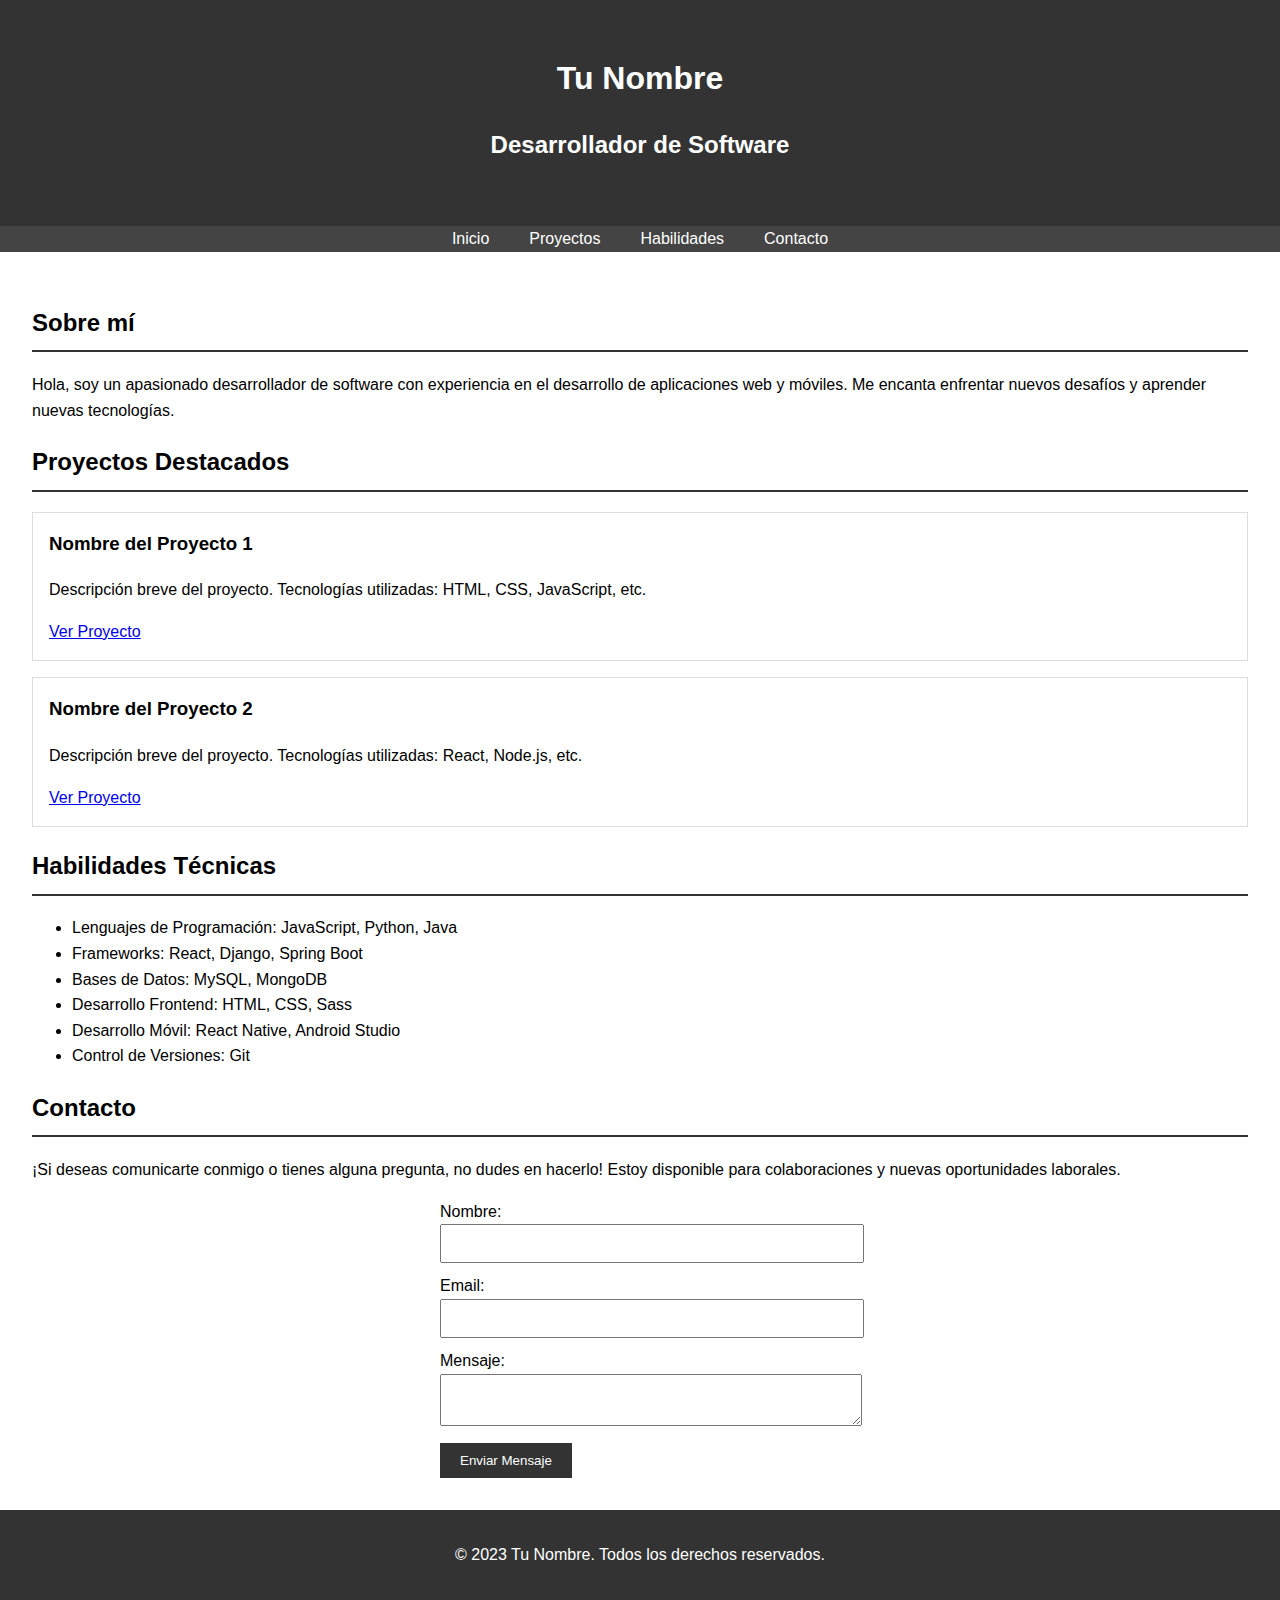
==== index.html @ e24e61d2 "Initial commit" ====
<!DOCTYPE html>
<html lang="es">
<head>
    <meta charset="UTF-8">
    <meta name="viewport" content="width=device-width, initial-scale=1.0">
    <title>Tu Nombre - Desarrollador de Software</title>
    <link rel="stylesheet" href="styles.css"> <!-- Estilos CSS personalizados -->
</head>
<body>
    <header>
        <h1>Tu Nombre</h1>
        <h2>Desarrollador de Software</h2>
    </header>
    
    <nav>
        <!-- Barra de navegación, enlaces a diferentes secciones de la página -->
        <ul>
            <li><a href="#inicio">Inicio</a></li>
            <li><a href="#proyectos">Proyectos</a></li>
            <li><a href="#habilidades">Habilidades</a></li>
            <li><a href="#contacto">Contacto</a></li>
        </ul>
    </nav>

    <main>
        <section id="inicio">
            <!-- Descripción sobre ti -->
            <h2>Sobre mí</h2>
            <p>Hola, soy un apasionado desarrollador de software con experiencia en el desarrollo de aplicaciones web y móviles. Me encanta enfrentar nuevos desafíos y aprender nuevas tecnologías.</p>
        </section>

        <section id="proyectos">
            <!-- Proyectos destacados -->
            <h2>Proyectos Destacados</h2>
            <div class="proyecto">
                <h3>Nombre del Proyecto 1</h3>
                <p>Descripción breve del proyecto. Tecnologías utilizadas: HTML, CSS, JavaScript, etc.</p>
                <a href="enlace-del-proyecto" target="_blank">Ver Proyecto</a>
            </div>
            <div class="proyecto">
                <h3>Nombre del Proyecto 2</h3>
                <p>Descripción breve del proyecto. Tecnologías utilizadas: React, Node.js, etc.</p>
                <a href="enlace-del-proyecto" target="_blank">Ver Proyecto</a>
            </div>
            <!-- Agrega más proyectos aquí -->
        </section>

        <section id="habilidades">
            <!-- Lista de habilidades -->
            <h2>Habilidades Técnicas</h2>
            <ul>
                <li>Lenguajes de Programación: JavaScript, Python, Java</li>
                <li>Frameworks: React, Django, Spring Boot</li>
                <li>Bases de Datos: MySQL, MongoDB</li>
                <li>Desarrollo Frontend: HTML, CSS, Sass</li>
                <li>Desarrollo Móvil: React Native, Android Studio</li>
                <li>Control de Versiones: Git</li>
            </ul>
        </section>

        <section id="contacto">
            <!-- Formulario de contacto -->
            <h2>Contacto</h2>
            <p>¡Si deseas comunicarte conmigo o tienes alguna pregunta, no dudes en hacerlo! Estoy disponible para colaboraciones y nuevas oportunidades laborales.</p>
            <form action="enviar-email.php" method="POST">
                <label for="nombre">Nombre:</label>
                <input type="text" id="nombre" name="nombre" required>

                <label for="email">Email:</label>
                <input type="email" id="email" name="email" required>

                <label for="mensaje">Mensaje:</label>
                <textarea id="mensaje" name="mensaje" required></textarea>

                <button type="submit">Enviar Mensaje</button>
            </form>
        </section>
    </main>

    <footer>
        <!-- Información de pie de página -->
        <p>&copy; 2023 Tu Nombre. Todos los derechos reservados.</p>
    </footer>
</body>
</html>
---- styles.css ----
/* Estilos generales */
body {
    font-family: Arial, sans-serif;
    line-height: 1.6;
    margin: 0;
    padding: 0;
}

header {
    text-align: center;
    background-color: #333;
    color: #fff;
    padding: 2rem 0;
}

nav {
    background-color: #444;
}

nav ul {
    list-style: none;
    margin: 0;
    padding: 0;
    display: flex;
    justify-content: center;
}

nav ul li {
    margin: 0 10px;
}

nav ul li a {
    text-decoration: none;
    color: #fff;
    padding: 10px;
}

nav ul li a:hover {
    background-color: #555;
}

main {
    padding: 2rem;
}

h2 {
    border-bottom: 2px solid #333;
    padding-bottom: 0.5rem;
}

.proyecto {
    border: 1px solid #ddd;
    padding: 1rem;
    margin-bottom: 1rem;
}

.proyecto h3 {
    margin-top: 0;
}

form {
    max-width: 400px;
    margin: 0 auto;
}

input,
textarea {
    width: 100%;
    padding: 10px;
    margin-bottom: 10px;
}

button {
    background-color: #333;
    color: #fff;
    padding: 10px 20px;
    border: none;
    cursor: pointer;
}

button:hover {
    background-color: #555;
}

footer {
    text-align: center;
    background-color: #333;
    color: #fff;
    padding: 1rem 0;
}

/* Estilos Responsive */
@media screen and (max-width: 768px) {
    nav ul {
        flex-direction: column;
    }

    nav ul li {
        margin: 10px 0;
    }

    header h1 {
        font-size: 24px;
    }

    .proyecto {
        padding: 0.5rem;
    }

    form {
        max-width: 100%;
    }
}
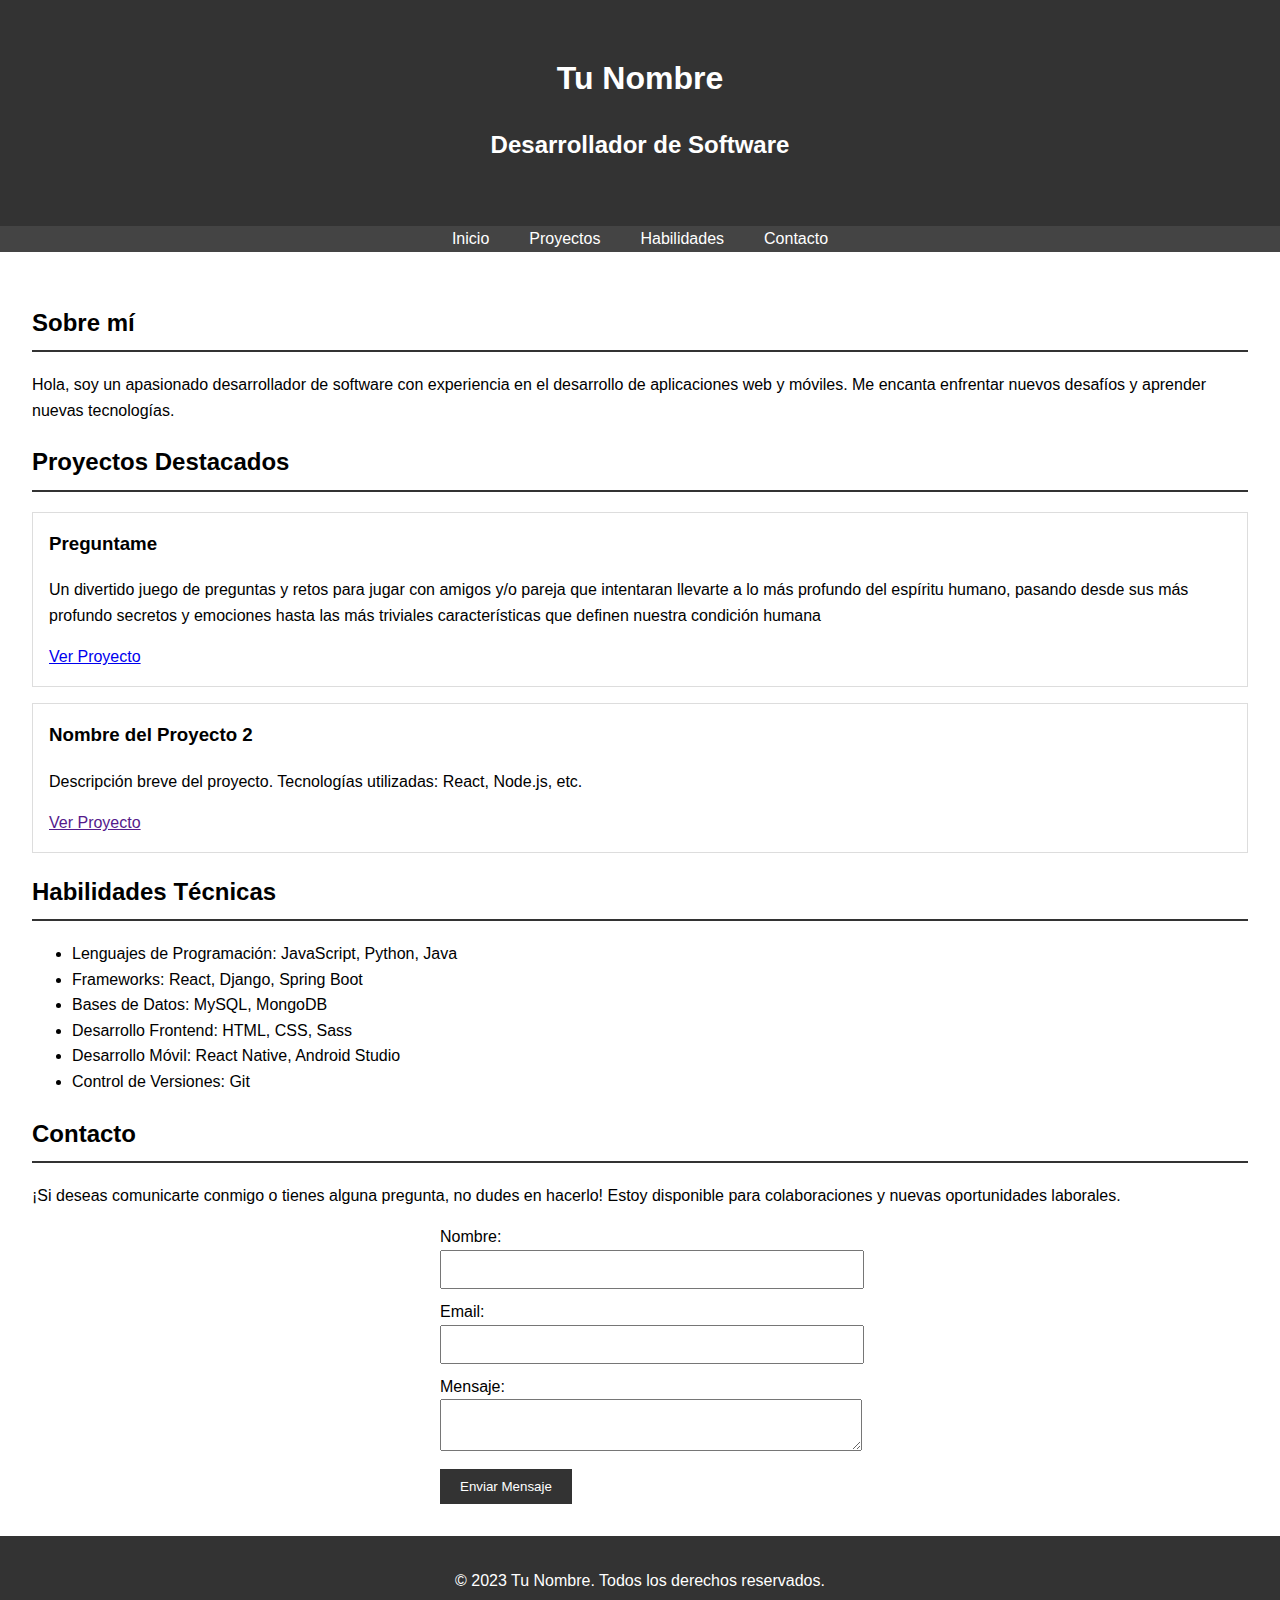
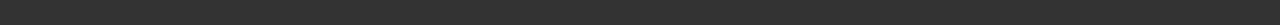
==== commit 206ebb41: "Agrego prueba de concepto de preguntame" ====
--- a/index.html
+++ b/index.html
@@ -1,17 +1,19 @@
 <!DOCTYPE html>
 <html lang="es">
+
 <head>
     <meta charset="UTF-8">
     <meta name="viewport" content="width=device-width, initial-scale=1.0">
     <title>Tu Nombre - Desarrollador de Software</title>
     <link rel="stylesheet" href="styles.css"> <!-- Estilos CSS personalizados -->
 </head>
+
 <body>
     <header>
         <h1>Tu Nombre</h1>
         <h2>Desarrollador de Software</h2>
     </header>
-    
+
     <nav>
         <!-- Barra de navegación, enlaces a diferentes secciones de la página -->
         <ul>
@@ -26,21 +28,22 @@
         <section id="inicio">
             <!-- Descripción sobre ti -->
             <h2>Sobre mí</h2>
-            <p>Hola, soy un apasionado desarrollador de software con experiencia en el desarrollo de aplicaciones web y móviles. Me encanta enfrentar nuevos desafíos y aprender nuevas tecnologías.</p>
+            <p>Hola, soy un apasionado desarrollador de software con experiencia en el desarrollo de aplicaciones web y
+                móviles. Me encanta enfrentar nuevos desafíos y aprender nuevas tecnologías.</p>
         </section>
 
         <section id="proyectos">
             <!-- Proyectos destacados -->
             <h2>Proyectos Destacados</h2>
             <div class="proyecto">
-                <h3>Nombre del Proyecto 1</h3>
-                <p>Descripción breve del proyecto. Tecnologías utilizadas: HTML, CSS, JavaScript, etc.</p>
-                <a href="enlace-del-proyecto" target="_blank">Ver Proyecto</a>
+                <h3>Preguntame</h3>
+                <p>Un divertido juego de preguntas y retos para jugar con amigos y/o pareja que intentaran llevarte a lo más profundo del espíritu humano, pasando desde sus más profundo secretos y emociones hasta las más triviales características que definen nuestra condición humana</p>
+                <a href="demos/preguntame/index.html">Ver Proyecto</a>
             </div>
             <div class="proyecto">
                 <h3>Nombre del Proyecto 2</h3>
                 <p>Descripción breve del proyecto. Tecnologías utilizadas: React, Node.js, etc.</p>
-                <a href="enlace-del-proyecto" target="_blank">Ver Proyecto</a>
+                <a href="" target="_blank">Ver Proyecto</a>
             </div>
             <!-- Agrega más proyectos aquí -->
         </section>
@@ -61,7 +64,8 @@
         <section id="contacto">
             <!-- Formulario de contacto -->
             <h2>Contacto</h2>
-            <p>¡Si deseas comunicarte conmigo o tienes alguna pregunta, no dudes en hacerlo! Estoy disponible para colaboraciones y nuevas oportunidades laborales.</p>
+            <p>¡Si deseas comunicarte conmigo o tienes alguna pregunta, no dudes en hacerlo! Estoy disponible para
+                colaboraciones y nuevas oportunidades laborales.</p>
             <form action="enviar-email.php" method="POST">
                 <label for="nombre">Nombre:</label>
                 <input type="text" id="nombre" name="nombre" required>
@@ -82,4 +86,5 @@
         <p>&copy; 2023 Tu Nombre. Todos los derechos reservados.</p>
     </footer>
 </body>
-</html>
+
+</html>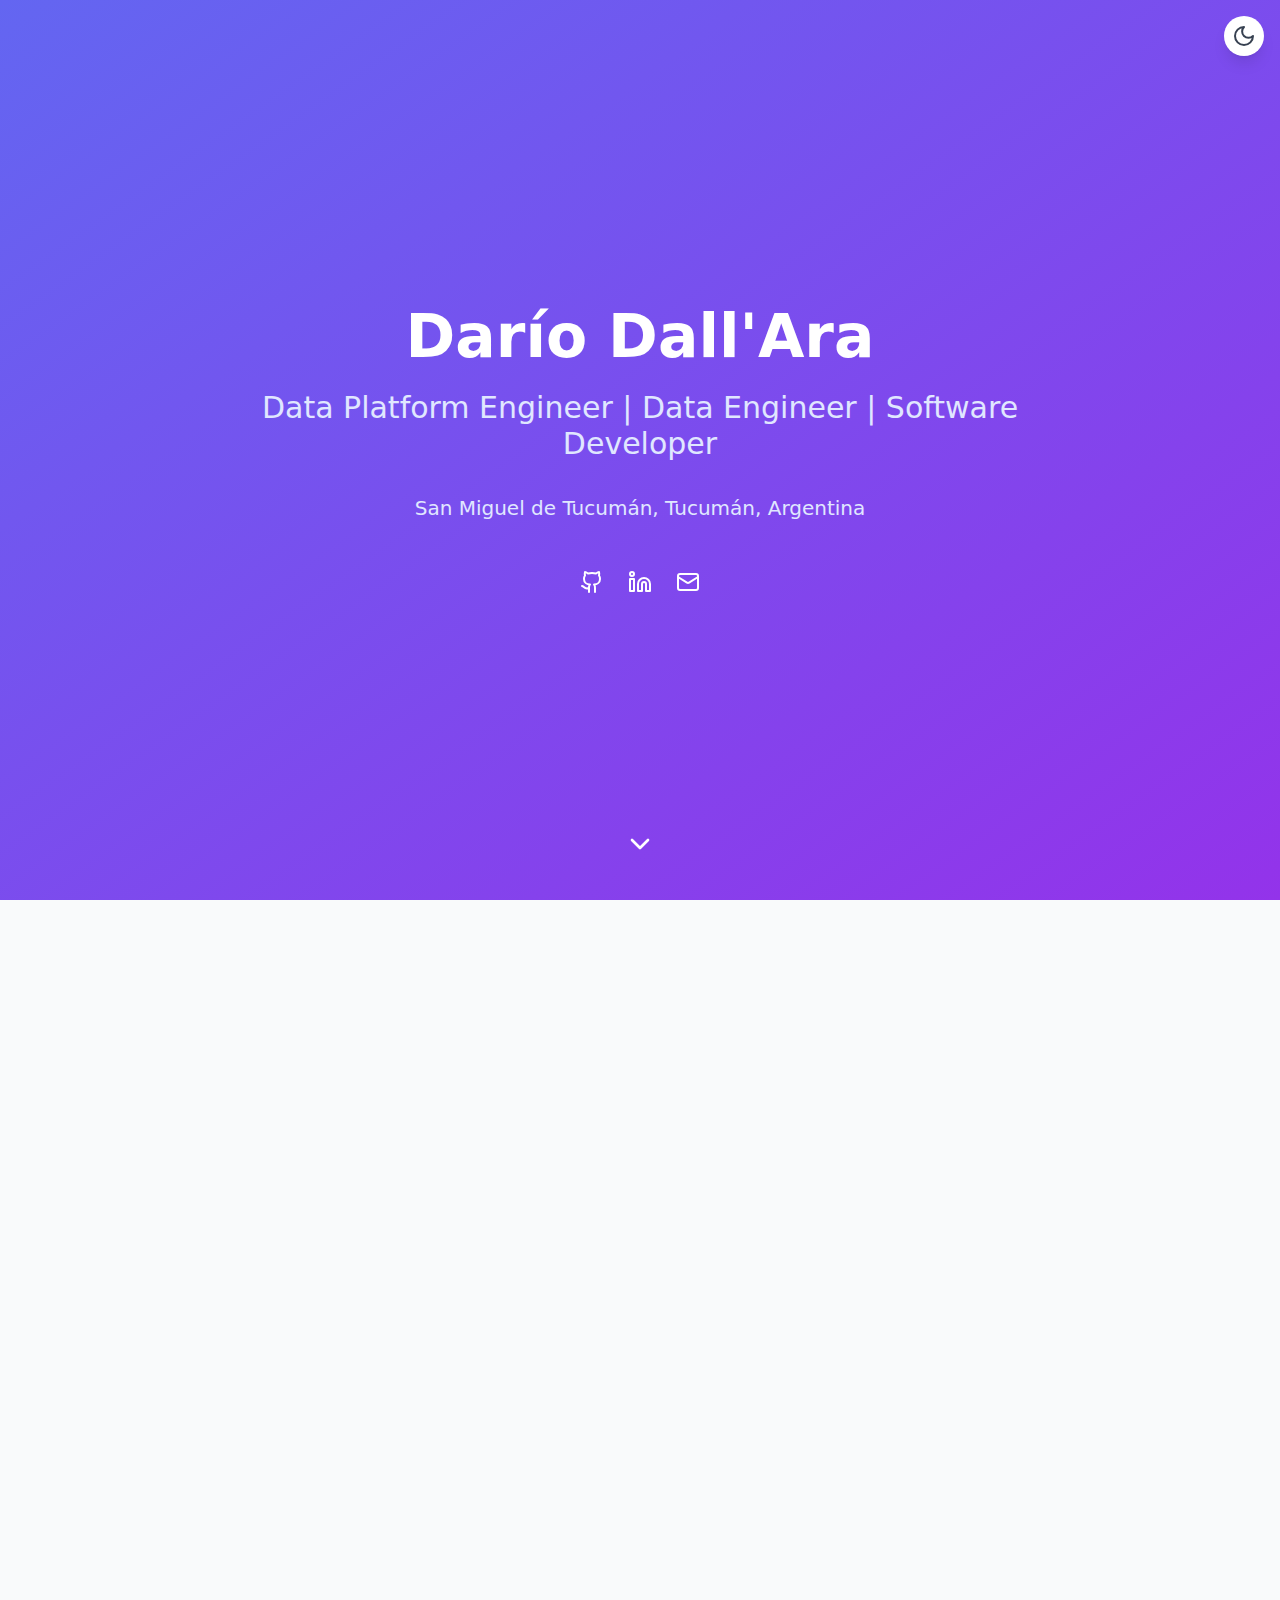
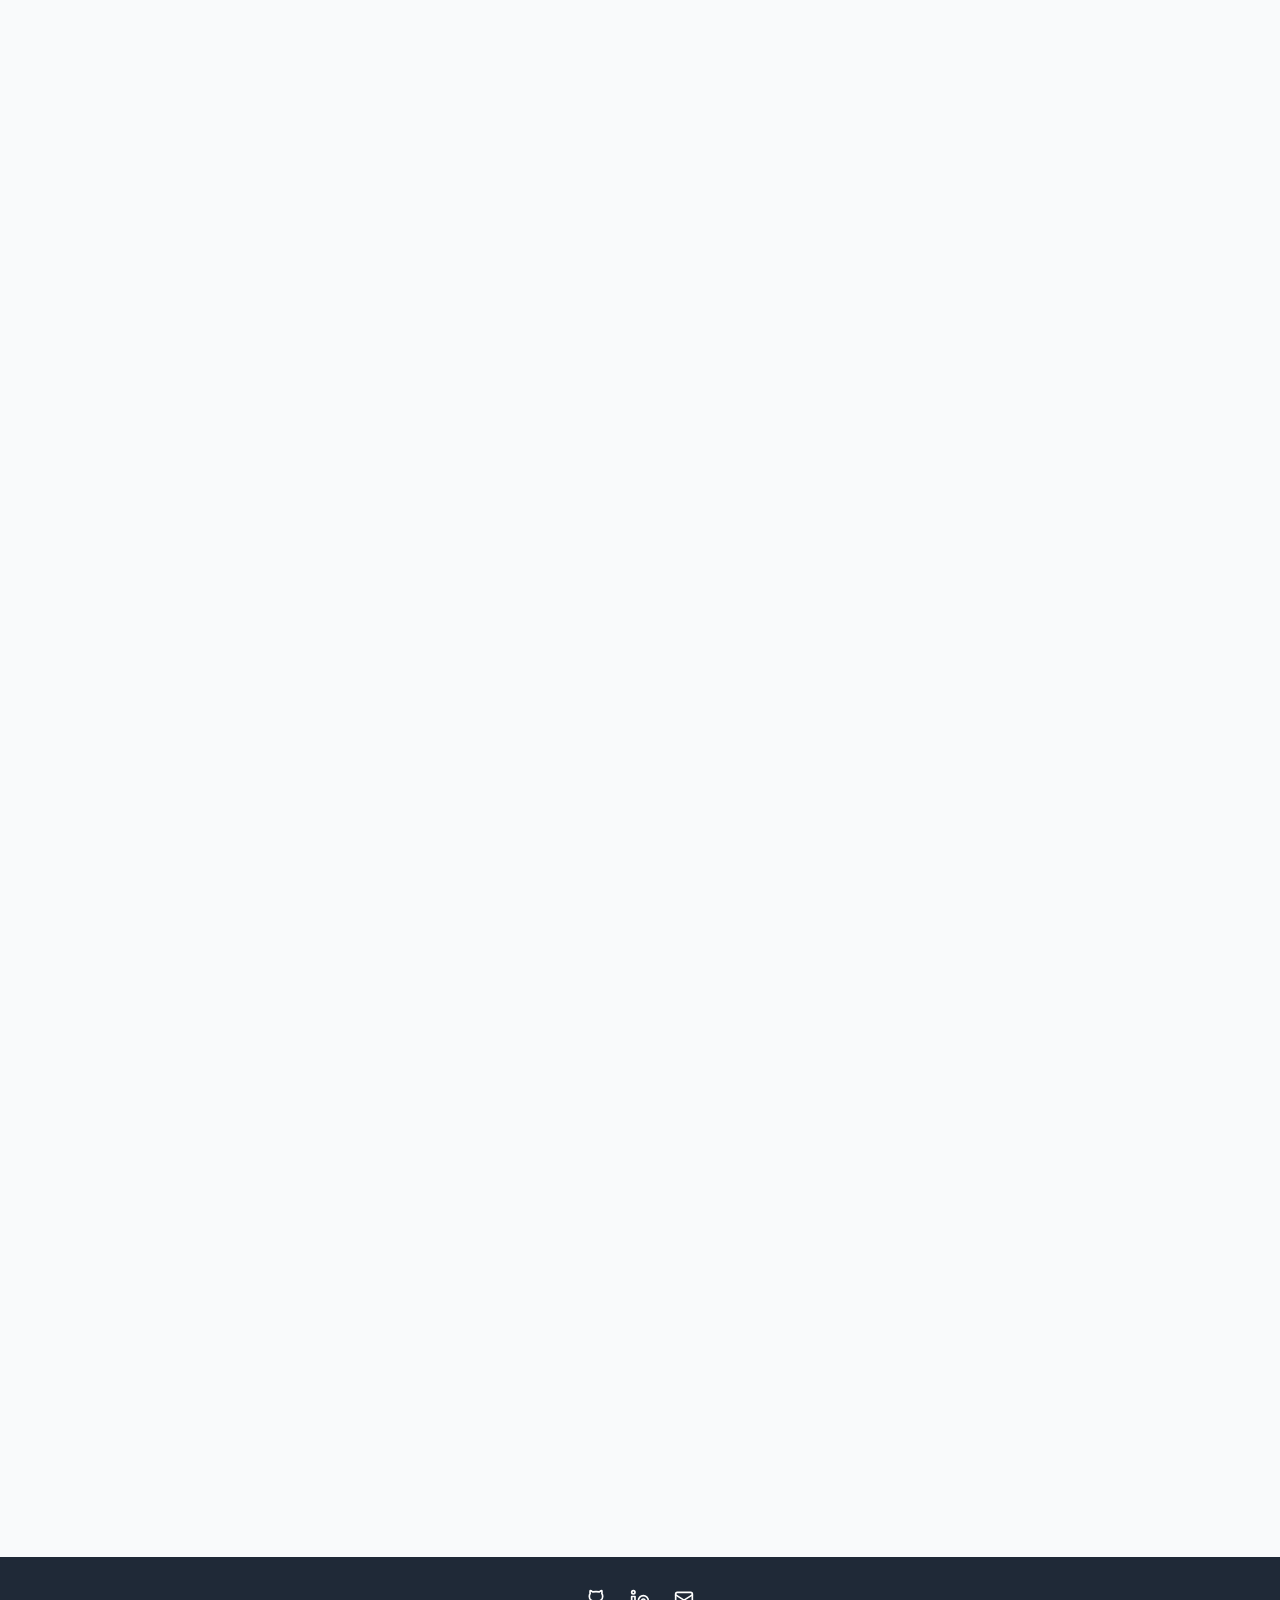
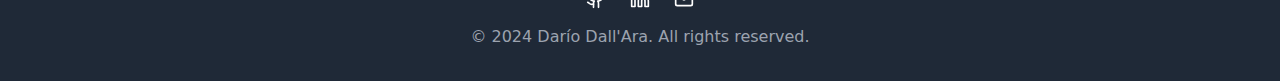
==== commit 28f5b76c: "update files" ====
--- a/index.html
+++ b/index.html
@@ -1,90 +1,15 @@
-<!DOCTYPE html>
-<html lang="es">
-
-<head>
-    <meta charset="UTF-8">
-    <meta name="viewport" content="width=device-width, initial-scale=1.0">
-    <title>Tu Nombre - Desarrollador de Software</title>
-    <link rel="stylesheet" href="styles.css"> <!-- Estilos CSS personalizados -->
-</head>
-
-<body>
-    <header>
-        <h1>Tu Nombre</h1>
-        <h2>Desarrollador de Software</h2>
-    </header>
-
-    <nav>
-        <!-- Barra de navegación, enlaces a diferentes secciones de la página -->
-        <ul>
-            <li><a href="#inicio">Inicio</a></li>
-            <li><a href="#proyectos">Proyectos</a></li>
-            <li><a href="#habilidades">Habilidades</a></li>
-            <li><a href="#contacto">Contacto</a></li>
-        </ul>
-    </nav>
-
-    <main>
-        <section id="inicio">
-            <!-- Descripción sobre ti -->
-            <h2>Sobre mí</h2>
-            <p>Hola, soy un apasionado desarrollador de software con experiencia en el desarrollo de aplicaciones web y
-                móviles. Me encanta enfrentar nuevos desafíos y aprender nuevas tecnologías.</p>
-        </section>
-
-        <section id="proyectos">
-            <!-- Proyectos destacados -->
-            <h2>Proyectos Destacados</h2>
-            <div class="proyecto">
-                <h3>Preguntame</h3>
-                <p>Un divertido juego de preguntas y retos para jugar con amigos y/o pareja que intentaran llevarte a lo más profundo del espíritu humano, pasando desde sus más profundo secretos y emociones hasta las más triviales características que definen nuestra condición humana</p>
-                <a href="demos/preguntame/index.html">Ver Proyecto</a>
-            </div>
-            <div class="proyecto">
-                <h3>Nombre del Proyecto 2</h3>
-                <p>Descripción breve del proyecto. Tecnologías utilizadas: React, Node.js, etc.</p>
-                <a href="" target="_blank">Ver Proyecto</a>
-            </div>
-            <!-- Agrega más proyectos aquí -->
-        </section>
-
-        <section id="habilidades">
-            <!-- Lista de habilidades -->
-            <h2>Habilidades Técnicas</h2>
-            <ul>
-                <li>Lenguajes de Programación: JavaScript, Python, Java</li>
-                <li>Frameworks: React, Django, Spring Boot</li>
-                <li>Bases de Datos: MySQL, MongoDB</li>
-                <li>Desarrollo Frontend: HTML, CSS, Sass</li>
-                <li>Desarrollo Móvil: React Native, Android Studio</li>
-                <li>Control de Versiones: Git</li>
-            </ul>
-        </section>
-
-        <section id="contacto">
-            <!-- Formulario de contacto -->
-            <h2>Contacto</h2>
-            <p>¡Si deseas comunicarte conmigo o tienes alguna pregunta, no dudes en hacerlo! Estoy disponible para
-                colaboraciones y nuevas oportunidades laborales.</p>
-            <form action="enviar-email.php" method="POST">
-                <label for="nombre">Nombre:</label>
-                <input type="text" id="nombre" name="nombre" required>
-
-                <label for="email">Email:</label>
-                <input type="email" id="email" name="email" required>
-
-                <label for="mensaje">Mensaje:</label>
-                <textarea id="mensaje" name="mensaje" required></textarea>
-
-                <button type="submit">Enviar Mensaje</button>
-            </form>
-        </section>
-    </main>
-
-    <footer>
-        <!-- Información de pie de página -->
-        <p>&copy; 2023 Tu Nombre. Todos los derechos reservados.</p>
-    </footer>
-</body>
-
+<!doctype html>
+<html lang="en">
+  <head>
+    <meta charset="UTF-8" />
+    <link rel="icon" type="image/svg+xml" href="/vite.svg" />
+    <meta name="viewport" content="width=device-width, initial-scale=1.0" />
+    <title>Darío Dall'Ara - Data Platform Engineer</title>
+    <meta name="description" content="Portfolio of Darío Dall'Ara - Data Platform Engineer, Data Engineer, and Software Developer based in San Miguel de Tucumán, Argentina." />
+    <script type="module" crossorigin src="/assets/index-CfdKspwU.js"></script>
+    <link rel="stylesheet" crossorigin href="/assets/index-CZhdjGHQ.css">
+  </head>
+  <body>
+    <div id="root"></div>
+  </body>
 </html>--- a/assets/index-CZhdjGHQ.css
+++ b/assets/index-CZhdjGHQ.css
@@ -0,0 +1 @@
+*,:before,:after{--tw-border-spacing-x: 0;--tw-border-spacing-y: 0;--tw-translate-x: 0;--tw-translate-y: 0;--tw-rotate: 0;--tw-skew-x: 0;--tw-skew-y: 0;--tw-scale-x: 1;--tw-scale-y: 1;--tw-pan-x: ;--tw-pan-y: ;--tw-pinch-zoom: ;--tw-scroll-snap-strictness: proximity;--tw-gradient-from-position: ;--tw-gradient-via-position: ;--tw-gradient-to-position: ;--tw-ordinal: ;--tw-slashed-zero: ;--tw-numeric-figure: ;--tw-numeric-spacing: ;--tw-numeric-fraction: ;--tw-ring-inset: ;--tw-ring-offset-width: 0px;--tw-ring-offset-color: #fff;--tw-ring-color: rgb(59 130 246 / .5);--tw-ring-offset-shadow: 0 0 #0000;--tw-ring-shadow: 0 0 #0000;--tw-shadow: 0 0 #0000;--tw-shadow-colored: 0 0 #0000;--tw-blur: ;--tw-brightness: ;--tw-contrast: ;--tw-grayscale: ;--tw-hue-rotate: ;--tw-invert: ;--tw-saturate: ;--tw-sepia: ;--tw-drop-shadow: ;--tw-backdrop-blur: ;--tw-backdrop-brightness: ;--tw-backdrop-contrast: ;--tw-backdrop-grayscale: ;--tw-backdrop-hue-rotate: ;--tw-backdrop-invert: ;--tw-backdrop-opacity: ;--tw-backdrop-saturate: ;--tw-backdrop-sepia: ;--tw-contain-size: ;--tw-contain-layout: ;--tw-contain-paint: ;--tw-contain-style: }::backdrop{--tw-border-spacing-x: 0;--tw-border-spacing-y: 0;--tw-translate-x: 0;--tw-translate-y: 0;--tw-rotate: 0;--tw-skew-x: 0;--tw-skew-y: 0;--tw-scale-x: 1;--tw-scale-y: 1;--tw-pan-x: ;--tw-pan-y: ;--tw-pinch-zoom: ;--tw-scroll-snap-strictness: proximity;--tw-gradient-from-position: ;--tw-gradient-via-position: ;--tw-gradient-to-position: ;--tw-ordinal: ;--tw-slashed-zero: ;--tw-numeric-figure: ;--tw-numeric-spacing: ;--tw-numeric-fraction: ;--tw-ring-inset: ;--tw-ring-offset-width: 0px;--tw-ring-offset-color: #fff;--tw-ring-color: rgb(59 130 246 / .5);--tw-ring-offset-shadow: 0 0 #0000;--tw-ring-shadow: 0 0 #0000;--tw-shadow: 0 0 #0000;--tw-shadow-colored: 0 0 #0000;--tw-blur: ;--tw-brightness: ;--tw-contrast: ;--tw-grayscale: ;--tw-hue-rotate: ;--tw-invert: ;--tw-saturate: ;--tw-sepia: ;--tw-drop-shadow: ;--tw-backdrop-blur: ;--tw-backdrop-brightness: ;--tw-backdrop-contrast: ;--tw-backdrop-grayscale: ;--tw-backdrop-hue-rotate: ;--tw-backdrop-invert: ;--tw-backdrop-opacity: ;--tw-backdrop-saturate: ;--tw-backdrop-sepia: ;--tw-contain-size: ;--tw-contain-layout: ;--tw-contain-paint: ;--tw-contain-style: }*,:before,:after{box-sizing:border-box;border-width:0;border-style:solid;border-color:#e5e7eb}:before,:after{--tw-content: ""}html,:host{line-height:1.5;-webkit-text-size-adjust:100%;-moz-tab-size:4;-o-tab-size:4;tab-size:4;font-family:ui-sans-serif,system-ui,sans-serif,"Apple Color Emoji","Segoe UI Emoji",Segoe UI Symbol,"Noto Color Emoji";font-feature-settings:normal;font-variation-settings:normal;-webkit-tap-highlight-color:transparent}body{margin:0;line-height:inherit}hr{height:0;color:inherit;border-top-width:1px}abbr:where([title]){-webkit-text-decoration:underline dotted;text-decoration:underline dotted}h1,h2,h3,h4,h5,h6{font-size:inherit;font-weight:inherit}a{color:inherit;text-decoration:inherit}b,strong{font-weight:bolder}code,kbd,samp,pre{font-family:ui-monospace,SFMono-Regular,Menlo,Monaco,Consolas,Liberation Mono,Courier New,monospace;font-feature-settings:normal;font-variation-settings:normal;font-size:1em}small{font-size:80%}sub,sup{font-size:75%;line-height:0;position:relative;vertical-align:baseline}sub{bottom:-.25em}sup{top:-.5em}table{text-indent:0;border-color:inherit;border-collapse:collapse}button,input,optgroup,select,textarea{font-family:inherit;font-feature-settings:inherit;font-variation-settings:inherit;font-size:100%;font-weight:inherit;line-height:inherit;letter-spacing:inherit;color:inherit;margin:0;padding:0}button,select{text-transform:none}button,input:where([type=button]),input:where([type=reset]),input:where([type=submit]){-webkit-appearance:button;background-color:transparent;background-image:none}:-moz-focusring{outline:auto}:-moz-ui-invalid{box-shadow:none}progress{vertical-align:baseline}::-webkit-inner-spin-button,::-webkit-outer-spin-button{height:auto}[type=search]{-webkit-appearance:textfield;outline-offset:-2px}::-webkit-search-decoration{-webkit-appearance:none}::-webkit-file-upload-button{-webkit-appearance:button;font:inherit}summary{display:list-item}blockquote,dl,dd,h1,h2,h3,h4,h5,h6,hr,figure,p,pre{margin:0}fieldset{margin:0;padding:0}legend{padding:0}ol,ul,menu{list-style:none;margin:0;padding:0}dialog{padding:0}textarea{resize:vertical}input::-moz-placeholder,textarea::-moz-placeholder{opacity:1;color:#9ca3af}input::placeholder,textarea::placeholder{opacity:1;color:#9ca3af}button,[role=button]{cursor:pointer}:disabled{cursor:default}img,svg,video,canvas,audio,iframe,embed,object{display:block;vertical-align:middle}img,video{max-width:100%;height:auto}[hidden]:where(:not([hidden=until-found])){display:none}.fixed{position:fixed}.absolute{position:absolute}.relative{position:relative}.bottom-10{bottom:2.5rem}.left-0{left:0}.left-1\/2{left:50%}.left-2{left:.5rem}.right-4{right:1rem}.top-1\/2{top:50%}.top-4{top:1rem}.z-50{z-index:50}.mx-auto{margin-left:auto;margin-right:auto}.mb-1{margin-bottom:.25rem}.mb-12{margin-bottom:3rem}.mb-2{margin-bottom:.5rem}.mb-4{margin-bottom:1rem}.mb-6{margin-bottom:1.5rem}.mb-8{margin-bottom:2rem}.mt-12{margin-top:3rem}.mt-3{margin-top:.75rem}.flex{display:flex}.grid{display:grid}.h-3{height:.75rem}.h-6{height:1.5rem}.h-8{height:2rem}.h-full{height:100%}.min-h-screen{min-height:100vh}.w-3{width:.75rem}.w-6{width:1.5rem}.w-8{width:2rem}.w-\[2px\]{width:2px}.max-w-4xl{max-width:56rem}.-translate-x-1\/2{--tw-translate-x: -50%;transform:translate(var(--tw-translate-x),var(--tw-translate-y)) rotate(var(--tw-rotate)) skew(var(--tw-skew-x)) skewY(var(--tw-skew-y)) scaleX(var(--tw-scale-x)) scaleY(var(--tw-scale-y))}.-translate-y-1\/2{--tw-translate-y: -50%;transform:translate(var(--tw-translate-x),var(--tw-translate-y)) rotate(var(--tw-rotate)) skew(var(--tw-skew-x)) skewY(var(--tw-skew-y)) scaleX(var(--tw-scale-x)) scaleY(var(--tw-scale-y))}.translate-x-0{--tw-translate-x: 0px;transform:translate(var(--tw-translate-x),var(--tw-translate-y)) rotate(var(--tw-rotate)) skew(var(--tw-skew-x)) skewY(var(--tw-skew-y)) scaleX(var(--tw-scale-x)) scaleY(var(--tw-scale-y))}.translate-x-4{--tw-translate-x: 1rem;transform:translate(var(--tw-translate-x),var(--tw-translate-y)) rotate(var(--tw-rotate)) skew(var(--tw-skew-x)) skewY(var(--tw-skew-y)) scaleX(var(--tw-scale-x)) scaleY(var(--tw-scale-y))}.translate-y-0{--tw-translate-y: 0px;transform:translate(var(--tw-translate-x),var(--tw-translate-y)) rotate(var(--tw-rotate)) skew(var(--tw-skew-x)) skewY(var(--tw-skew-y)) scaleX(var(--tw-scale-x)) scaleY(var(--tw-scale-y))}.translate-y-10{--tw-translate-y: 2.5rem;transform:translate(var(--tw-translate-x),var(--tw-translate-y)) rotate(var(--tw-rotate)) skew(var(--tw-skew-x)) skewY(var(--tw-skew-y)) scaleX(var(--tw-scale-x)) scaleY(var(--tw-scale-y))}.transform{transform:translate(var(--tw-translate-x),var(--tw-translate-y)) rotate(var(--tw-rotate)) skew(var(--tw-skew-x)) skewY(var(--tw-skew-y)) scaleX(var(--tw-scale-x)) scaleY(var(--tw-scale-y))}@keyframes bounce{0%,to{transform:translateY(-25%);animation-timing-function:cubic-bezier(.8,0,1,1)}50%{transform:none;animation-timing-function:cubic-bezier(0,0,.2,1)}}.animate-bounce{animation:bounce 1s infinite}.grid-cols-1{grid-template-columns:repeat(1,minmax(0,1fr))}.grid-cols-2{grid-template-columns:repeat(2,minmax(0,1fr))}.flex-col{flex-direction:column}.items-center{align-items:center}.justify-center{justify-content:center}.gap-6{gap:1.5rem}.gap-8{gap:2rem}.space-x-6>:not([hidden])~:not([hidden]){--tw-space-x-reverse: 0;margin-right:calc(1.5rem * var(--tw-space-x-reverse));margin-left:calc(1.5rem * calc(1 - var(--tw-space-x-reverse)))}.rounded-full{border-radius:9999px}.rounded-lg{border-radius:.5rem}.border-2{border-width:2px}.border-indigo-500{--tw-border-opacity: 1;border-color:rgb(99 102 241 / var(--tw-border-opacity))}.bg-gray-100{--tw-bg-opacity: 1;background-color:rgb(243 244 246 / var(--tw-bg-opacity))}.bg-gray-50{--tw-bg-opacity: 1;background-color:rgb(249 250 251 / var(--tw-bg-opacity))}.bg-gray-800{--tw-bg-opacity: 1;background-color:rgb(31 41 55 / var(--tw-bg-opacity))}.bg-indigo-100{--tw-bg-opacity: 1;background-color:rgb(224 231 255 / var(--tw-bg-opacity))}.bg-indigo-200{--tw-bg-opacity: 1;background-color:rgb(199 210 254 / var(--tw-bg-opacity))}.bg-white{--tw-bg-opacity: 1;background-color:rgb(255 255 255 / var(--tw-bg-opacity))}.bg-gradient-to-br{background-image:linear-gradient(to bottom right,var(--tw-gradient-stops))}.from-indigo-500{--tw-gradient-from: #6366f1 var(--tw-gradient-from-position);--tw-gradient-to: rgb(99 102 241 / 0) var(--tw-gradient-to-position);--tw-gradient-stops: var(--tw-gradient-from), var(--tw-gradient-to)}.to-purple-600{--tw-gradient-to: #9333ea var(--tw-gradient-to-position)}.p-2{padding:.5rem}.p-4{padding:1rem}.p-6{padding:1.5rem}.px-4{padding-left:1rem;padding-right:1rem}.py-20{padding-top:5rem;padding-bottom:5rem}.py-6{padding-top:1.5rem;padding-bottom:1.5rem}.py-8{padding-top:2rem;padding-bottom:2rem}.pl-8{padding-left:2rem}.text-center{text-align:center}.text-2xl{font-size:1.5rem;line-height:2rem}.text-3xl{font-size:1.875rem;line-height:2.25rem}.text-5xl{font-size:3rem;line-height:1}.text-lg{font-size:1.125rem;line-height:1.75rem}.text-sm{font-size:.875rem;line-height:1.25rem}.text-xl{font-size:1.25rem;line-height:1.75rem}.font-bold{font-weight:700}.font-medium{font-weight:500}.font-semibold{font-weight:600}.leading-relaxed{line-height:1.625}.text-gray-400{--tw-text-opacity: 1;color:rgb(156 163 175 / var(--tw-text-opacity))}.text-gray-600{--tw-text-opacity: 1;color:rgb(75 85 99 / var(--tw-text-opacity))}.text-gray-700{--tw-text-opacity: 1;color:rgb(55 65 81 / var(--tw-text-opacity))}.text-gray-800{--tw-text-opacity: 1;color:rgb(31 41 55 / var(--tw-text-opacity))}.text-indigo-100{--tw-text-opacity: 1;color:rgb(224 231 255 / var(--tw-text-opacity))}.text-indigo-500{--tw-text-opacity: 1;color:rgb(99 102 241 / var(--tw-text-opacity))}.text-indigo-600{--tw-text-opacity: 1;color:rgb(79 70 229 / var(--tw-text-opacity))}.text-white{--tw-text-opacity: 1;color:rgb(255 255 255 / var(--tw-text-opacity))}.text-yellow-500{--tw-text-opacity: 1;color:rgb(234 179 8 / var(--tw-text-opacity))}.opacity-0{opacity:0}.opacity-100{opacity:1}.shadow{--tw-shadow: 0 1px 3px 0 rgb(0 0 0 / .1), 0 1px 2px -1px rgb(0 0 0 / .1);--tw-shadow-colored: 0 1px 3px 0 var(--tw-shadow-color), 0 1px 2px -1px var(--tw-shadow-color);box-shadow:var(--tw-ring-offset-shadow, 0 0 #0000),var(--tw-ring-shadow, 0 0 #0000),var(--tw-shadow)}.shadow-lg{--tw-shadow: 0 10px 15px -3px rgb(0 0 0 / .1), 0 4px 6px -4px rgb(0 0 0 / .1);--tw-shadow-colored: 0 10px 15px -3px var(--tw-shadow-color), 0 4px 6px -4px var(--tw-shadow-color);box-shadow:var(--tw-ring-offset-shadow, 0 0 #0000),var(--tw-ring-shadow, 0 0 #0000),var(--tw-shadow)}.transition-all{transition-property:all;transition-timing-function:cubic-bezier(.4,0,.2,1);transition-duration:.15s}.transition-colors{transition-property:color,background-color,border-color,text-decoration-color,fill,stroke;transition-timing-function:cubic-bezier(.4,0,.2,1);transition-duration:.15s}.transition-shadow{transition-property:box-shadow;transition-timing-function:cubic-bezier(.4,0,.2,1);transition-duration:.15s}.transition-transform{transition-property:transform;transition-timing-function:cubic-bezier(.4,0,.2,1);transition-duration:.15s}.duration-1000{transition-duration:1s}.duration-200{transition-duration:.2s}.duration-300{transition-duration:.3s}.duration-500{transition-duration:.5s}.hover\:-translate-y-1:hover{--tw-translate-y: -.25rem;transform:translate(var(--tw-translate-x),var(--tw-translate-y)) rotate(var(--tw-rotate)) skew(var(--tw-skew-x)) skewY(var(--tw-skew-y)) scaleX(var(--tw-scale-x)) scaleY(var(--tw-scale-y))}.hover\:text-indigo-200:hover{--tw-text-opacity: 1;color:rgb(199 210 254 / var(--tw-text-opacity))}.hover\:text-indigo-400:hover{--tw-text-opacity: 1;color:rgb(129 140 248 / var(--tw-text-opacity))}.hover\:shadow-md:hover{--tw-shadow: 0 4px 6px -1px rgb(0 0 0 / .1), 0 2px 4px -2px rgb(0 0 0 / .1);--tw-shadow-colored: 0 4px 6px -1px var(--tw-shadow-color), 0 2px 4px -2px var(--tw-shadow-color);box-shadow:var(--tw-ring-offset-shadow, 0 0 #0000),var(--tw-ring-shadow, 0 0 #0000),var(--tw-shadow)}.hover\:shadow-xl:hover{--tw-shadow: 0 20px 25px -5px rgb(0 0 0 / .1), 0 8px 10px -6px rgb(0 0 0 / .1);--tw-shadow-colored: 0 20px 25px -5px var(--tw-shadow-color), 0 8px 10px -6px var(--tw-shadow-color);box-shadow:var(--tw-ring-offset-shadow, 0 0 #0000),var(--tw-ring-shadow, 0 0 #0000),var(--tw-shadow)}.group:hover .group-hover\:scale-110{--tw-scale-x: 1.1;--tw-scale-y: 1.1;transform:translate(var(--tw-translate-x),var(--tw-translate-y)) rotate(var(--tw-rotate)) skew(var(--tw-skew-x)) skewY(var(--tw-skew-y)) scaleX(var(--tw-scale-x)) scaleY(var(--tw-scale-y))}.group:hover .group-hover\:bg-indigo-400{--tw-bg-opacity: 1;background-color:rgb(129 140 248 / var(--tw-bg-opacity))}.dark\:border-indigo-400:is(.dark *){--tw-border-opacity: 1;border-color:rgb(129 140 248 / var(--tw-border-opacity))}.dark\:bg-gray-800:is(.dark *){--tw-bg-opacity: 1;background-color:rgb(31 41 55 / var(--tw-bg-opacity))}.dark\:bg-gray-900:is(.dark *){--tw-bg-opacity: 1;background-color:rgb(17 24 39 / var(--tw-bg-opacity))}.dark\:bg-indigo-900:is(.dark *){--tw-bg-opacity: 1;background-color:rgb(49 46 129 / var(--tw-bg-opacity))}.dark\:from-indigo-600:is(.dark *){--tw-gradient-from: #4f46e5 var(--tw-gradient-from-position);--tw-gradient-to: rgb(79 70 229 / 0) var(--tw-gradient-to-position);--tw-gradient-stops: var(--tw-gradient-from), var(--tw-gradient-to)}.dark\:to-purple-800:is(.dark *){--tw-gradient-to: #6b21a8 var(--tw-gradient-to-position)}.dark\:text-gray-200:is(.dark *){--tw-text-opacity: 1;color:rgb(229 231 235 / var(--tw-text-opacity))}.dark\:text-gray-300:is(.dark *){--tw-text-opacity: 1;color:rgb(209 213 219 / var(--tw-text-opacity))}.dark\:text-gray-400:is(.dark *){--tw-text-opacity: 1;color:rgb(156 163 175 / var(--tw-text-opacity))}.dark\:text-indigo-400:is(.dark *){--tw-text-opacity: 1;color:rgb(129 140 248 / var(--tw-text-opacity))}.dark\:text-white:is(.dark *){--tw-text-opacity: 1;color:rgb(255 255 255 / var(--tw-text-opacity))}.group:hover .dark\:group-hover\:bg-indigo-600:is(.dark *){--tw-bg-opacity: 1;background-color:rgb(79 70 229 / var(--tw-bg-opacity))}@media (min-width: 640px){.sm\:left-0{left:0}.sm\:left-\[-7px\]{left:-7px}.sm\:mb-0{margin-bottom:0}.sm\:pl-32{padding-left:8rem}}@media (min-width: 768px){.md\:grid-cols-3{grid-template-columns:repeat(3,minmax(0,1fr))}.md\:grid-cols-4{grid-template-columns:repeat(4,minmax(0,1fr))}.md\:text-3xl{font-size:1.875rem;line-height:2.25rem}.md\:text-6xl{font-size:3.75rem;line-height:1}}
